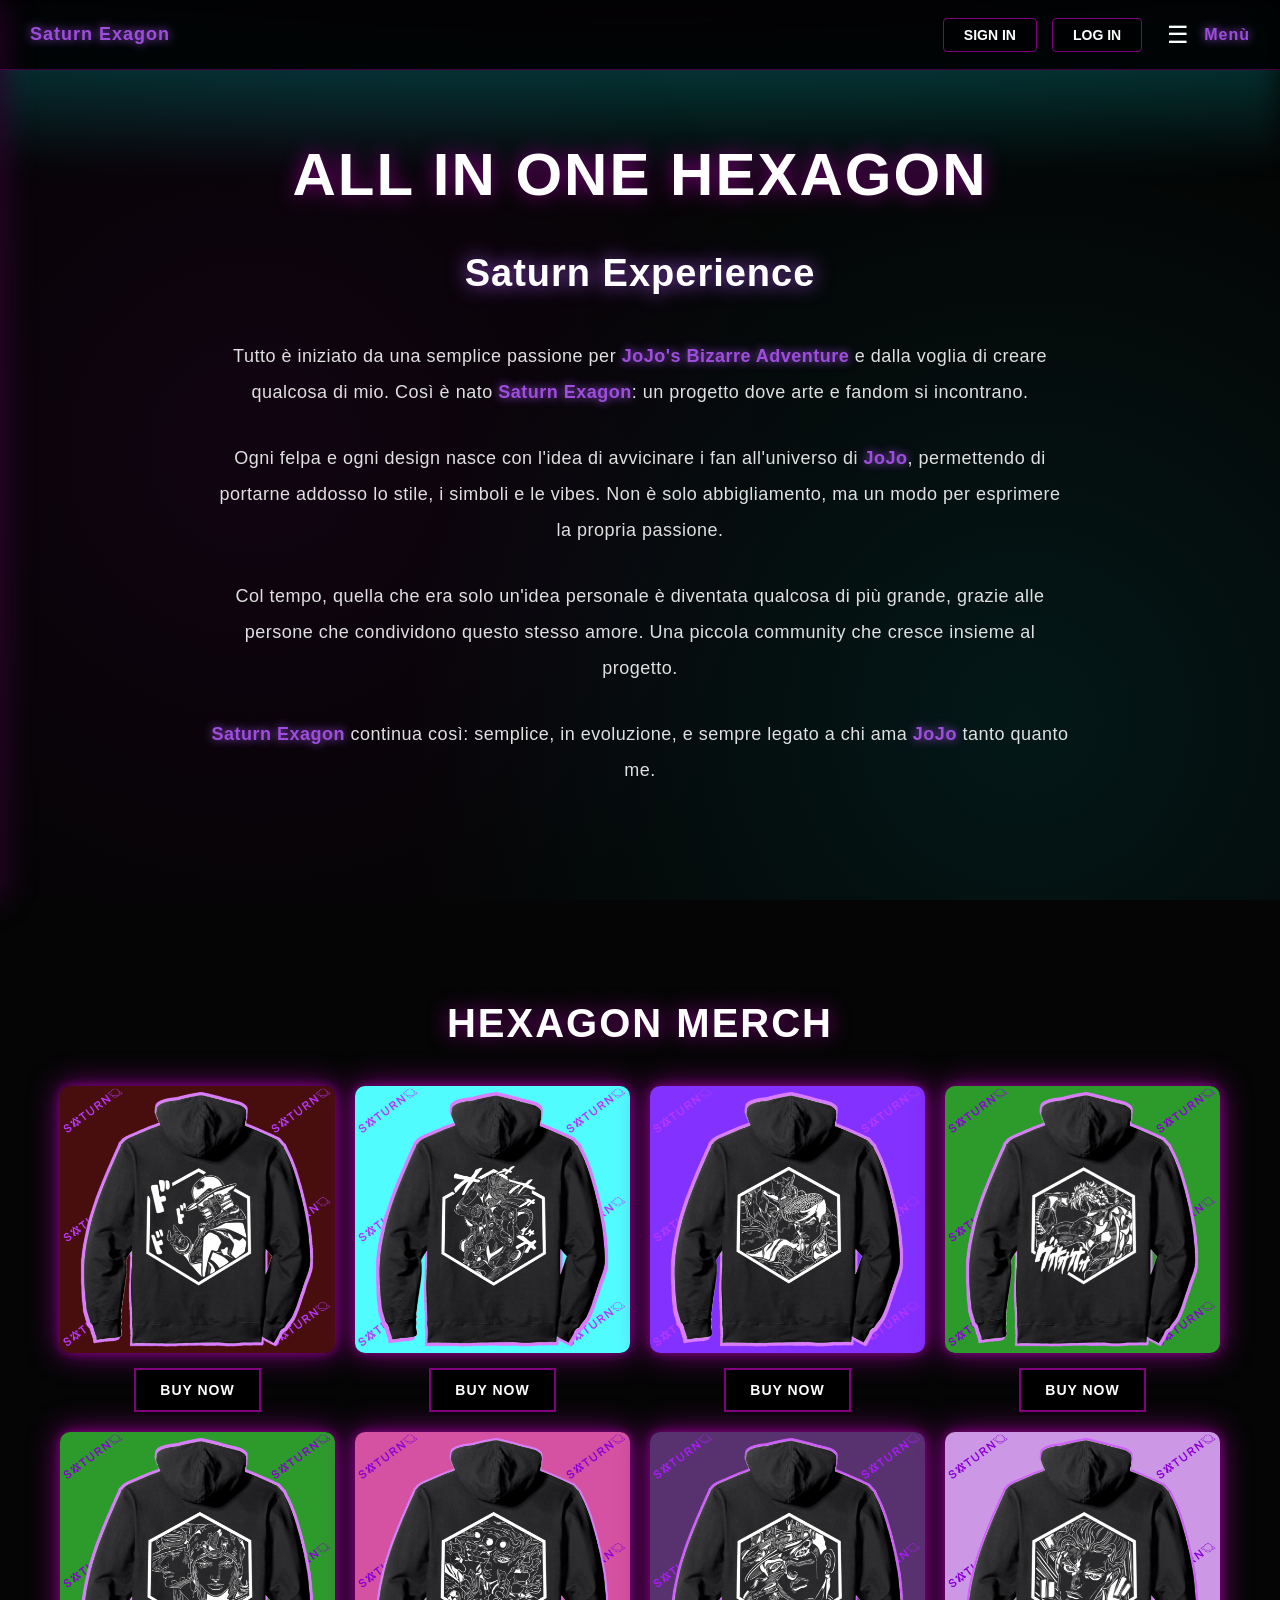
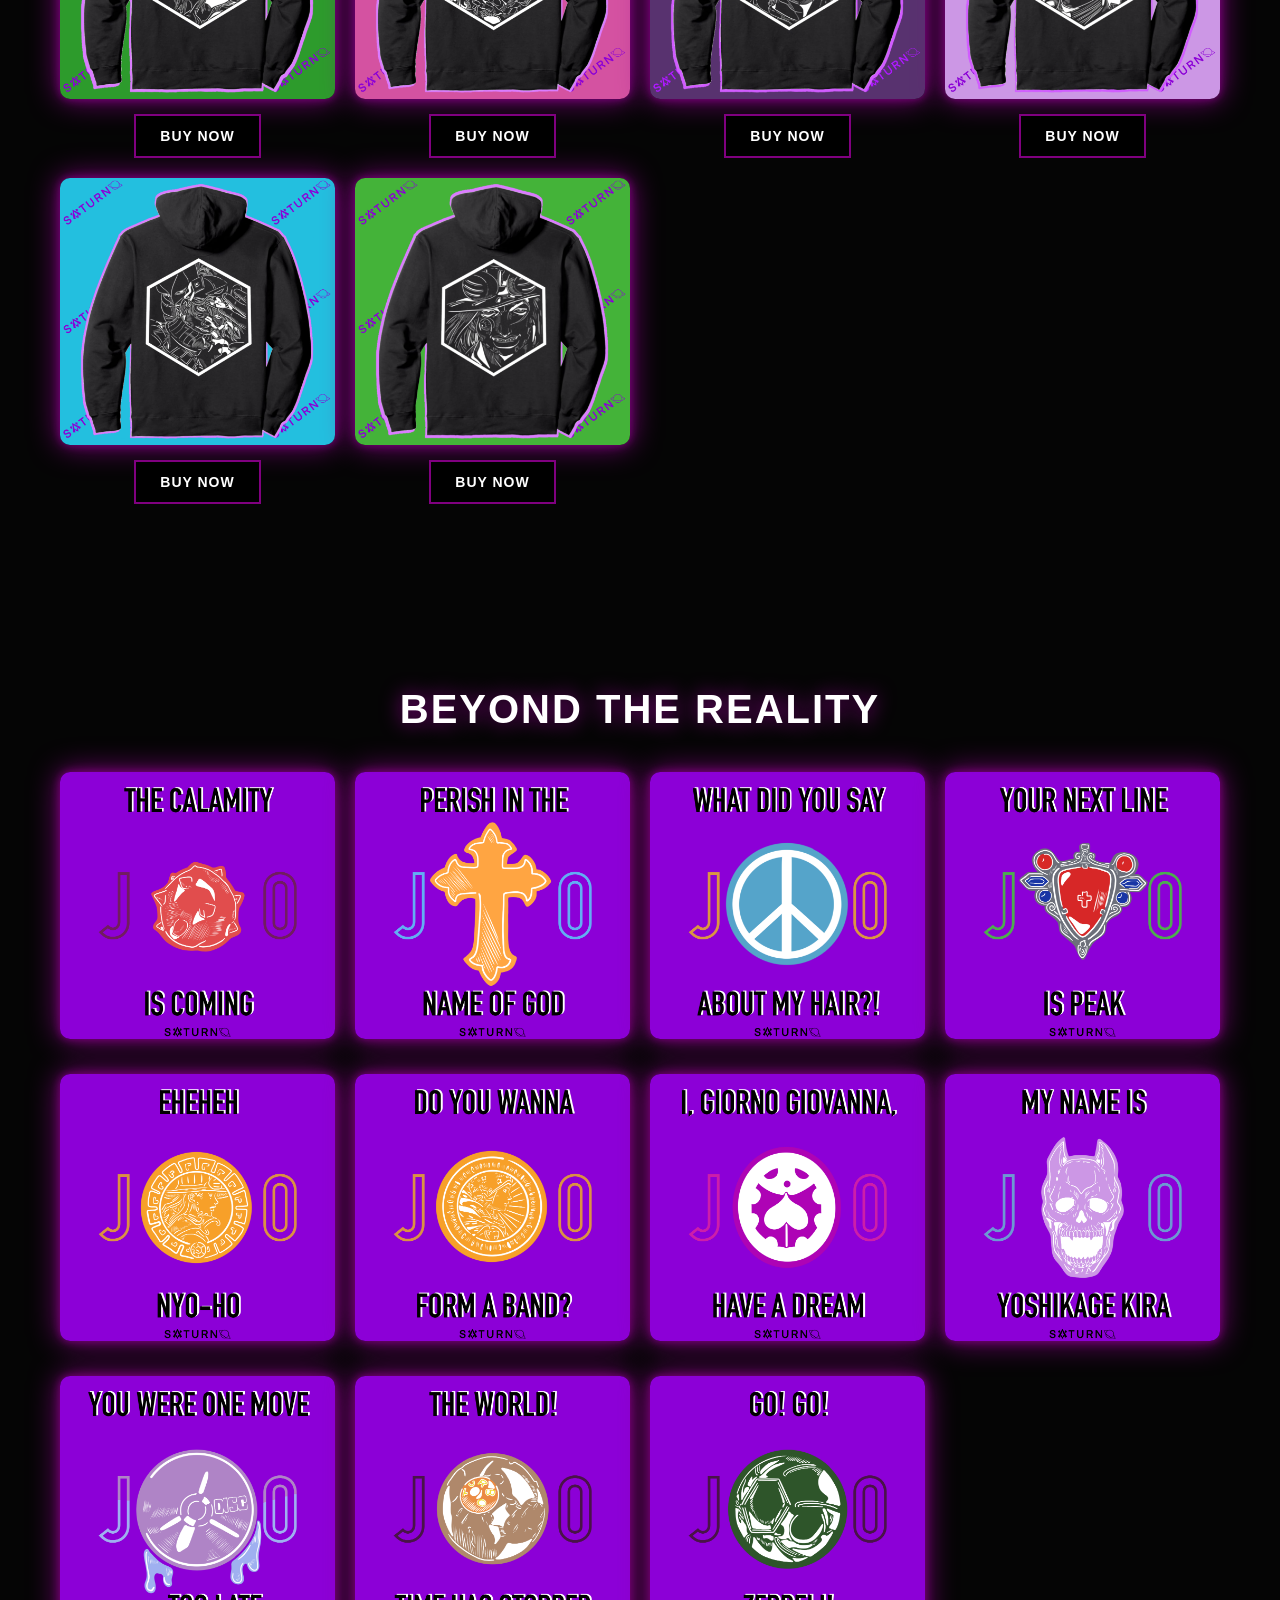
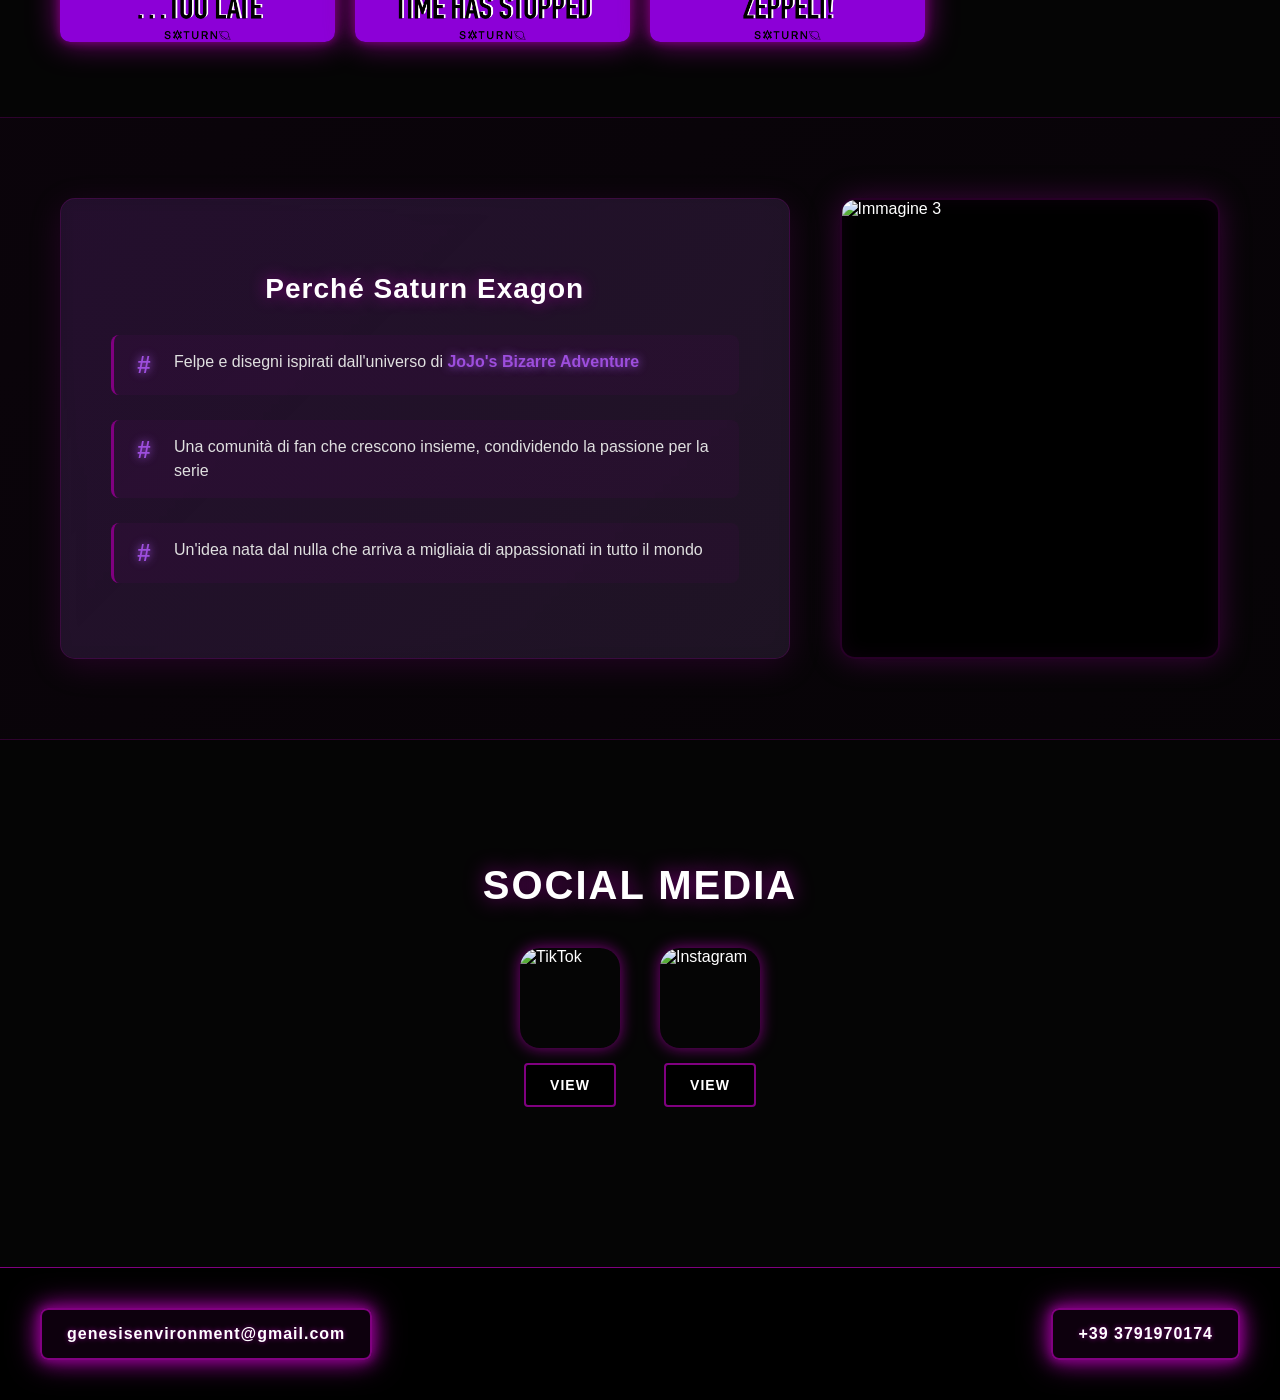
==== index.html @ bc1d4d7c "Upload" ====
<!DOCTYPE html>
<html lang="it">
<head>
    <meta charset="UTF-8">
    <meta name="viewport" content="width=device-width, initial-scale=1.0">
    <title>Saturn Exagon</title>
    <link rel="icon" href="SaturnExagon-Logo.png">
    <link rel="stylesheet" href="style.css">
    <script src="https://accounts.google.com/gsi/client" async defer></script>
    <script>
        const preferReducedMotion = window.matchMedia('(prefers-reduced-motion: reduce)').matches;
        if (preferReducedMotion) {
            document.documentElement.style.setProperty('--animation-duration', '0s');
        }
    </script>
</head>
<body>
    <div class="wave-container">
        <div class="wave"></div>
    </div>
    <div class="main-wrapper">
        <div id="sidebar" class="sidebar closed">
            <button class="closeBtn" onclick="toggleMenu()">✕</button>
            <img src="SaturnExa.png" class="logo">
            <a href="#home" class="nav-link">Home</a>
            <a href="#merch" class="nav-link">Merch</a>
            <a href="#art" class="nav-link">Art</a>
            <a href="#between" class="nav-link">Gallery</a>
            <a href="#contact" class="nav-link">Contact</a>
            <div class="language-selector">
                <button class="lang-btn" onclick="changeLanguage('it')">🇮🇹 IT</button>
                <button class="lang-btn" onclick="changeLanguage('en')">🇬🇧 EN</button>
                <button class="lang-btn" onclick="changeLanguage('es')">🇪🇸 ES</button>
                <button class="lang-btn" onclick="changeLanguage('fr')">🇫🇷 FR</button>
                <button class="lang-btn" onclick="changeLanguage('de')">🇩🇪 DE</button>
            </div>
            <div id="userProfile" class="user-profile" style="display:none; margin-top: auto; padding: 20px 0; border-top: 1px solid #800080;">
                <img id="userProfilePic" src="" alt="Profilo" class="user-pic">
                <p id="userName" style="margin: 10px 0; font-size: 14px;"></p>
                <button onclick="handleSignOut()" class="signOutBtn">Esci</button>
            </div>
        </div>
        <header id="header" class="fade-in-header">
            <div class="header-title">
                Saturn Exagon
            </div>
            <div class="menu-container">
                <button class="menuBtn" onclick="toggleMenu()">☰</button>
                <span class="menuText">Menù</span>
            </div>

            <div class="auth-buttons" id="authButtons">
                <button class="authBtn" onclick="document.getElementById('signInModal').style.display='block'">Sign in</button>
                <button class="authBtn" onclick="document.getElementById('signUpModal').style.display='block'">Log in</button>
            </div>
            
            <div class="auth-buttons" id="userButtons" style="display:none;">
                <span id="userNameHeader" class="user-name-header"></span>
                <button class="authBtn" onclick="handleSignOut()">Esci</button>
            </div>
        </header>
        <main>
            <section id="home" class="hero fade-in-content">
                <h1 class="bigTitle">
                    All in one hexagon
                </h1>
                <div class="story-container">
                    <h2 class="story-title" data-i18n="story_title">Saturn Experience</h2>
                    <p class="story-text" data-i18n="story_p1"></p>
                    <p class="story-text" data-i18n="story_p2"></p>
                    <p class="story-text" data-i18n="story_p3"></p>
                    <p class="story-text" data-i18n="story_p4"></p>
                </div>
            </section>

            <section id="merch" class="scroll-fade">
                <h1 class="sectionTitle">Hexagon Merch</h1>
                <div class="grid grid-init grid-4">
                    <div class="item">
                        <img src="WonderOfU.png" alt="Maglietta 1">
                        <a href="https://amzn.eu/d/0ddEU9f3" class="glitch" data-text="Buy now">Buy now</a>
                    </div>
                    <div class="item">
                        <img src="Heaven.png" alt="Maglietta 2">
                        <a href="https://amzn.eu/d/09Aua08H" class="glitch" data-text="Buy now">Buy now</a>
                    </div>
                    <div class="item">
                        <img src="Josuke.png" alt="Maglietta 3">
                        <a href="https://amzn.eu/d/0dE9l5ld" class="glitch" data-text="Buy now">Buy now</a>
                    </div>
                    <div class="item">
                        <img src="Joseph.png" alt="Maglietta 4">
                        <a href="https://amzn.eu/d/06RzzaKF" class="glitch" data-text="Buy now">Buy now</a>
                    </div>
                    <div class="item">
                        <img src="JoBros.png" alt="Maglietta 5">
                        <a href="https://amzn.eu/d/0ccmLXyd" class="glitch" data-text="Buy now">Buy now</a>
                    </div>
                    <div class="item">
                        <img src="Giorno.png" alt="Maglietta 6">
                        <a href="https://amzn.eu/d/0hAE2Gbr" class="glitch" data-text="Buy now">Buy now</a>
                    </div>
                    <div class="item">
                        <img src="Jotaro.png" alt="Maglietta 7">
                        <a href="https://amzn.eu/d/0iZfRJbY" class="glitch" data-text="Buy now">Buy now</a>
                    </div>
                    <div class="item">
                        <img src="Kira.png" alt="Maglietta 8">
                        <a href="https://amzn.eu/d/08us3PTE" class="glitch" data-text="Buy now">Buy now</a>
                    </div>
                    <div class="item">
                        <img src="Diego.png" alt="Maglietta 9">
                        <a href="https://amzn.eu/d/0737khYr" class="glitch" data-text="Buy now">Buy now</a>
                    </div>
                    <div class="item">
                        <img src="Gyro.png" alt="Maglietta 10">
                        <a href="https://amzn.eu/d/08chIbkN" class="glitch" data-text="Buy now">Buy now</a>
                    </div>
                </div>
            </section>

            <section id="art" class="scroll-fade">
                <h1 class="sectionTitle">Beyond the reality</h1>
                <div class="grid grid-init grid-4">
                    <div class="item"><img src="Opera_senza_titolo.png" alt="Arte 1"></div>
                    <div class="item"><img src="Opera_senza_titolo 1.png" alt="Arte 2"></div>
                    <div class="item"><img src="Opera_senza_titolo 2.png" alt="Arte 3"></div>
                    <div class="item"><img src="Opera_senza_titolo 3.png" alt="Arte 4"></div>
                    <div class="item"><img src="Opera_senza_titolo 4.png" alt="Arte 5"></div>
                    <div class="item"><img src="Opera_senza_titolo 5.png" alt="Arte 6"></div>
                    <div class="item"><img src="Opera_senza_titolo 6.png" alt="Arte 7"></div>
                    <div class="item"><img src="Opera_senza_titolo 7.png" alt="Arte 8"></div>
                    <div class="item"><img src="Opera_senza_titolo 8.png" alt="Arte 9"></div>
                    <div class="item"><img src="Opera_senza_titolo 9.png" alt="Arte 10"></div>
                    <div class="item"><img src="Opera_senza_titolo 10.png" alt="Arte 11"></div>
                </div>
            </section>

            <section id="between" class="scroll-fade">
                <div class="between-container">
                    <div class="features-box">
                        <h2 data-i18n="why_saturn">Perché Saturn Exagon</h2>
                        <ul class="features-list">
                            <li>
                                <span class="feature-icon">#</span>
                                <p data-i18n="feature_1"></p>
                            </li>
                            <li>
                                <span class="feature-icon">#</span>
                                <p data-i18n="feature_2"></p>
                            </li>
                            <li>
                                <span class="feature-icon">#</span>
                                <p data-i18n="feature_3"></p>
                            </li>
                        </ul>
                    </div>

                    <div class="carousel-box">
                        <img src="JolyneStar.PNG" alt="Immagine 1" class="carousel-image active">
                        <img src="GiornoStar.PNG" alt="Immagine 2" class="carousel-image">
                        <img src="JosukeStar.PNG" alt="Immagine 3" class="carousel-image">
                        <img src="JotaroStar.PNG" alt="Immagine 4" class="carousel-image">
                        <img src="JosephStar.PNG" alt="Immagine 5" class="carousel-image">
                        <img src="JonathanStar.PNG" alt="Immagine 6" class="carousel-image">
                    </div>
                </div>
            </section>

            <section id="contact" class="scroll-fade">
                <h1 class="sectionTitle">Social media</h1>
                <div class="grid socialGrid">
                    <div class="item">
                        <img src="https://www.addlance.com/blog/wp-content/uploads/2021/10/tiktok-logo.png" alt="TikTok">
                        <button class="glitch social-btn" data-social="tiktok" data-text="View">View</button>
                    </div>
                    <div class="item">
                        <img src="https://upload.wikimedia.org/wikipedia/commons/a/a5/Instagram_icon.png" alt="Instagram">
                        <button class="glitch social-btn" data-social="instagram" data-text="View">View</button>
                    </div>
                </div>
            </section>
        </main>

        <footer>
            <div class="footer">
                <div class="contact-item">
                    <span>genesisenvironment@gmail.com</span>
                </div>
                <div class="contact-item">
                    <span>+39 3791970174</span>
                </div>
            </div>
        </footer>
    </div>

    <div id="signInModal" class="modal">
        <div class="modal-content">
            <span class="close" onclick="document.getElementById('signInModal').style.display='none'">&times;</span>
            <h2 data-i18n="signin_title">Accedi con Google</h2>
            <div id="googleSignInButton"></div>
        </div>
    </div>

    <div id="signUpModal" class="modal">
        <div class="modal-content">
            <span class="close" onclick="document.getElementById('signUpModal').style.display='none'">&times;</span>
            <h2 data-i18n="signup_title">Registrati con Google</h2>
            <p style="text-align: center; color: #e0e0e0; margin-bottom: 20px;" data-i18n="signup_desc">Usa il tuo account Google per registrarti</p>
            <div id="googleSignUpButton"></div>
        </div>
    </div>

    <script src="translations.js"></script>
    <script src="social.js"></script>
    <script src="script.js"></script>
    <script src="auth.js"></script>

</body>
</html>
---- style.css ----
* {
    box-sizing: border-box;
}

html {
    scroll-behavior: smooth;
    scrollbar-width: thin;
    scrollbar-color: #9d4edd #1a0033;
}

::-webkit-scrollbar {
    width: 12px;
    height: 12px;
}

::-webkit-scrollbar-track {
    background: linear-gradient(180deg, rgba(128, 0, 128, 0.1) 0%, rgba(0, 0, 0, 0.3) 100%);
    border-radius: 10px;
}

::-webkit-scrollbar-thumb {
    background: linear-gradient(180deg, #9d4edd 0%, #800080 100%);
    border-radius: 10px;
    border: 2px solid rgba(128, 0, 128, 0.3);
}

::-webkit-scrollbar-thumb:hover {
    background: linear-gradient(180deg, #b366d9 0%, #9d4edd 100%);
}

::-webkit-scrollbar-thumb:active {
    background: linear-gradient(180deg, #800080 0%, #600060 100%);
}

body {
    margin: 0;
    font-family: 'Arial', sans-serif;
    background-color: #050505;
    color: white;
    overflow-x: hidden;
    position: relative;
}

body::before {
    content: '';
    position: fixed;
    top: 0;
    left: 0;
    width: 100%;
    height: 100%;
    background: 
        radial-gradient(circle at 20% 50%, rgba(128, 0, 128, 0.1) 0%, transparent 50%),
        radial-gradient(circle at 80% 80%, rgba(0, 255, 255, 0.08) 0%, transparent 50%);
    pointer-events: none;
    z-index: 0;
    will-change: initial;
}

body.loading {
    overflow: hidden;
}

.wave-container {
    position: fixed;
    top: 0;
    left: 0;
    width: 100%;
    height: 100%;
    pointer-events: none;
    z-index: 0;
    overflow: hidden;
}

.wave {
    position: absolute;
    width: 100%;
    height: 250px;
    background: radial-gradient(ellipse 250% 100% at 50% 0%, 
        rgba(128, 0, 128, 0.4) 0%,
        rgba(0, 255, 255, 0.2) 25%,
        transparent 70%);
    filter: blur(15px);
    animation: waveMove 14s ease-in-out infinite;
    will-change: transform;
    transform: translateZ(0);
    backface-visibility: hidden;
}

@keyframes waveMove {
    0% {
        transform: translateY(-250px);
        opacity: 0;
    }
    8% {
        opacity: 0.6;
    }
    50% {
        opacity: 0.4;
    }
    92% {
        opacity: 0;
    }
    100% {
        transform: translateY(100vh);
        opacity: 0;
    }
}

.main-wrapper {
    margin-left: 0;
    transition: margin-left 0.4s cubic-bezier(0.4, 0, 0.2, 1);
    min-height: 100vh;
    position: relative;
    z-index: 1;
}

.main-wrapper.sidebar-open {
    margin-left: 260px;
}

section {
    padding: 60px 60px;
    position: relative;
    z-index: 1;
    padding-top: 90px;
    min-height: auto;
}

@keyframes fadeInOnLoad {
    from {
        opacity: 0;
        filter: blur(10px);
    }
    to {
        opacity: 1;
        filter: blur(0px);
    }
}

@keyframes fadeInOnScroll {
    from {
        opacity: 0;
        filter: blur(8px);
        transform: translateY(10px);
    }
    to {
        opacity: 1;
        filter: blur(0px);
        transform: translateY(0px);
    }
}

.fade-in-header {
    animation: fadeInOnLoad 1.2s ease-out forwards;
}

.fade-in-content {
    animation: fadeInOnLoad 1.5s ease-out 0.3s forwards;
    opacity: 1 !important;
    filter: blur(0px) !important;
    pointer-events: auto !important;
}

.scroll-fade {
    opacity: 0;
    filter: blur(8px);
    transform: translateY(10px);
}

.scroll-fade.visible {
    animation: fadeInOnScroll 0.8s ease-out forwards;
}

.sectionTitle {
    font-size: 40px;
    text-align: center;
    text-shadow: 0 0 20px #800080;
    margin-bottom: 20px;
    font-weight: bold;
    letter-spacing: 2px;
    text-transform: uppercase;
}

header {
    position: fixed;
    top: 0;
    left: 0;
    width: 100%;
    height: 70px;
    display: flex;
    align-items: center;
    justify-content: flex-start;
    padding: 0 30px;
    background: rgba(0, 0, 0, 0.9);
    backdrop-filter: blur(10px);
    border-bottom: 1px solid rgba(128, 0, 128, 0.5);
    z-index: 100;
    transition: all 0.3s ease;
    gap: 20px;
    flex-wrap: wrap;
}

header.small {
    height: 50px;
    padding: 0 20px;
}

.header-title {
    font-size: 18px;
    font-weight: bold;
    color: #9d4edd;
    text-shadow: 0 0 10px #9d4edd;
    letter-spacing: 1px;
    min-width: 150px;
    transition: all 0.4s cubic-bezier(0.4, 0, 0.2, 1);
}

.main-wrapper.sidebar-open ~ header .header-title {
    transform: translateX(90px);
}

.menu-container {
    display: flex;
    align-items: center;
    gap: 10px;
    order: 1;
}

.menuBtn {
    font-size: 24px;
    background: none;
    border: none;
    color: white;
    cursor: pointer;
    z-index: 101;
    transition: transform 0.3s ease;
    padding: 5px;
}

.menuBtn:hover {
    transform: scale(1.1);
}

.menuBtn:active {
    transform: scale(0.95);
}

.menuText {
    font-size: 16px;
    font-weight: bold;
    color: #9d4edd;
    text-shadow: 0 0 10px #9d4edd;
    letter-spacing: 1px;
    transition: all 0.3s ease;
    user-select: none;
}

.menuText:hover {
    color: #ffffff;
    text-shadow: 0 0 20px #ffffff;
}

.bigTitle {
    font-size: 60px;
    text-align: center;
    text-shadow: 0 0 20px #800080;
    margin-bottom: 40px;
    display: flex;
    align-items: center;
    justify-content: center;
    gap: 15px;
    font-family: 'Arial', sans-serif;
    font-weight: 900;
    letter-spacing: 2px;
    text-transform: uppercase;
    animation: fadeInOnLoad 1.5s ease-out 0.3s forwards;
}

.story-container {
    max-width: 900px;
    margin: 0 auto;
    padding: 0 20px;
}

.story-title {
    font-size: 38px;
    font-weight: bold;
    color: #ffffff;
    text-shadow: 0 0 20px #9d4edd;
    margin-bottom: 40px;
    text-align: center;
    letter-spacing: 1px;
    line-height: 1.3;
    animation: fadeInOnLoad 1.8s ease-out 0.5s forwards;
    opacity: 0;
}

.story-text {
    font-size: 18px;
    line-height: 2;
    text-align: center;
    color: #e0e0e0;
    margin-bottom: 30px;
    font-weight: 300;
    letter-spacing: 0.5px;
    animation: fadeInOnLoad 2s ease-out 0.7s forwards;
    opacity: 0;
    transition: color 0.3s ease;
}

.story-text:hover {
    color: #ffffff;
}

.story-text .highlight {
    color: #9d4edd;
    font-weight: 600;
    text-shadow: 0 0 10px #9d4edd;
}

.highlight-link {
    color: #9d4edd;
    font-weight: 600;
    text-shadow: 0 0 10px #9d4edd;
    text-decoration: none;
    cursor: pointer;
    transition: color 0.3s ease;
}

.highlight-link:hover {
    color: #ffffff;
    text-decoration: underline;
}

.highlight-link:visited {
    color: #b366d9;
}

.sidebar {
    position: fixed;
    top: 0;
    left: 0;
    width: 260px;
    height: 100%;
    background: rgba(10, 10, 10, 0.98);
    padding: 20px;
    border-right: 1px solid #800080;
    box-shadow: 5px 0 30px rgba(128, 0, 128, 0.3);
    z-index: 200;
    transform: translateX(0);
    transition: transform 0.4s cubic-bezier(0.4, 0, 0.2, 1);
    display: flex;
    flex-direction: column;
    overflow-y: auto;
    will-change: transform;
    scrollbar-width: thin;
    scrollbar-color: #9d4edd #1a0033;
}

.sidebar::-webkit-scrollbar {
    width: 8px;
}

.sidebar::-webkit-scrollbar-track {
    background: transparent;
}

.sidebar::-webkit-scrollbar-thumb {
    background: linear-gradient(180deg, #9d4edd 0%, #800080 100%);
    border-radius: 10px;
}

.sidebar::-webkit-scrollbar-thumb:hover {
    background: linear-gradient(180deg, #b366d9 0%, #9d4edd 100%);
}

.sidebar.closed {
    transform: translateX(-100%);
}

.sidebar a {
    display: block;
    margin: 20px 0;
    color: white;
    font-size: 20px;
    text-decoration: none;
    transition: all 0.3s;
    position: relative;
    padding: 10px 15px;
    border: 1px solid transparent;
    border-radius: 5px;
    font-weight: 500;
    letter-spacing: 1px;
    cursor: pointer;
}

.sidebar a:hover {
    color: #800080;
    text-shadow: 0 0 10px #800080;
    border-color: #800080;
    box-shadow: 0 0 15px #800080;
}

.sidebar a:active {
    transform: scale(0.95);
}

.logo {
    width: 90px;
    margin-bottom: 40px;
    display: block;
    border-radius: 10px;
}

.closeBtn {
    background: rgba(0, 0, 0, 0.5);
    border: 1px solid #800080;
    color: white;
    font-size: 24px;
    width: 40px;
    height: 40px;
    border-radius: 50%;
    cursor: pointer;
    align-self: flex-end;
    margin-bottom: 20px;
    margin-right: 10px;
    z-index: 300;
    transition: all 0.3s ease;
    display: flex;
    align-items: center;
    justify-content: center;
}

.closeBtn:hover {
    background: #800080;
    transform: scale(1.1);
}

.closeBtn:active {
    transform: scale(0.95);
}

.language-selector {
    display: flex;
    flex-direction: column;
    gap: 8px;
    margin-top: 20px;
    padding: 15px 0;
    border-top: 1px solid rgba(128, 0, 128, 0.3);
    border-bottom: 1px solid rgba(128, 0, 128, 0.3);
}

.lang-btn {
    padding: 8px 12px;
    background: rgba(128, 0, 128, 0.2);
    border: 1px solid rgba(128, 0, 128, 0.4);
    color: white;
    border-radius: 5px;
    cursor: pointer;
    font-size: 14px;
    font-weight: 500;
    transition: background 0.3s ease, border-color 0.3s ease;
}

.lang-btn:hover {
    background: rgba(128, 0, 128, 0.4);
    border-color: #800080;
}

.lang-btn:active {
    transform: scale(0.95);
}

.grid {
    display: grid;
    grid-template-columns: repeat(3, 1fr);
    gap: 20px;
    margin-top: 40px;
    transition: grid-template-columns 0.4s ease;
    max-width: 1400px;
    margin-left: auto;
    margin-right: auto;
}

.grid.grid-4 {
    grid-template-columns: repeat(4, 1fr);
}

.item {
    display: flex;
    flex-direction: column;
    align-items: center;
    transition: transform 0.3s;
    max-width: 350px;
}

.item:hover {
    transform: translateY(-5px);
}

.item img {
    width: 100%;
    aspect-ratio: 1042 / 1011;
    object-fit: cover;
    border-radius: 10px;
    box-shadow: 0 0 10px #800080, 0 0 30px #800080;
    transition: box-shadow 0.3s;
    margin-bottom: 15px;
    height: auto;
    display: block;
    will-change: auto;
}

.item:hover img {
    box-shadow: 0 0 20px #800080, 0 0 50px #800080;
}

#between {
    padding: 80px 60px;
    background: linear-gradient(135deg, rgba(128, 0, 128, 0.05) 0%, rgba(128, 0, 128, 0.02) 100%);
    border-top: 1px solid rgba(128, 0, 128, 0.3);
    border-bottom: 1px solid rgba(128, 0, 128, 0.3);
}

.between-container {
    display: flex;
    gap: 50px;
    max-width: 1600px;
    margin: 0 auto;
    align-items: stretch;
    justify-content: space-between;
}

.features-box {
    flex: 1.5;
    min-width: 400px;
    max-width: 750px;
    background: linear-gradient(135deg, rgba(157, 78, 221, 0.15) 0%, rgba(200, 150, 255, 0.1) 100%);
    border: 1px solid rgba(128, 0, 128, 0.3);
    border-radius: 15px;
    padding: 50px;
    backdrop-filter: blur(10px);
    box-shadow: 0 8px 32px rgba(128, 0, 128, 0.2);
    animation: fadeInOnScroll 0.8s ease-out forwards;
    display: flex;
    flex-direction: column;
    justify-content: center;
}

.features-box h2 {
    font-size: 28px;
    color: #ffffff;
    text-shadow: 0 0 15px #800080;
    margin-bottom: 30px;
    font-weight: bold;
    letter-spacing: 1px;
    text-align: center;
}

.features-list {
    list-style: none;
    padding: 0;
    margin: 0;
}

.features-list li {
    display: flex;
    align-items: flex-start;
    margin-bottom: 25px;
    gap: 15px;
    padding: 15px;
    background: rgba(128, 0, 128, 0.08);
    border-radius: 8px;
    border-left: 3px solid #800080;
    transition: background 0.3s ease, transform 0.3s ease;
}

.features-list li:hover {
    background: rgba(128, 0, 128, 0.15);
    transform: translateX(5px);
}

.feature-icon {
    font-size: 24px;
    font-weight: bold;
    color: #9d4edd;
    text-shadow: 0 0 10px #9d4edd;
    min-width: 30px;
    text-align: center;
    display: flex;
    align-items: center;
    justify-content: center;
    height: 30px;
}

.features-list li p {
    margin: 0;
    font-size: 16px;
    color: #e0e0e0;
    font-weight: 500;
    line-height: 1.5;
}

.carousel-box {
    flex: 0.9;
    min-width: 320px;
    max-width: 420px;
    height: auto;
    aspect-ratio: 5 / 6;
    position: relative;
    overflow: hidden;
    border-radius: 15px;
    box-shadow: 0 0 30px rgba(128, 0, 128, 0.4), inset 0 0 20px rgba(128, 0, 128, 0.1);
    border: 2px solid rgba(128, 0, 128, 0.3);
    background: #000;
    animation: fadeInOnScroll 0.8s ease-out forwards;
}

.carousel-image {
    position: absolute;
    width: 100%;
    height: 100%;
    object-fit: cover;
    opacity: 0;
    transition: opacity 0.6s ease-in-out;
    display: block;
}

.carousel-image.active {
    opacity: 1;
}

.footer {
    display: flex;
    justify-content: space-between;
    padding: 40px;
    border-top: 1px solid #800080;
    margin-top: 60px;
    background: #000;
    flex-wrap: wrap;
    gap: 20px;
}

.contact-item {
    padding: 15px 25px;
    border: 2px solid #800080;
    border-radius: 8px;
    background: rgba(128, 0, 128, 0.1);
    box-shadow: 0 0 10px #800080, 0 0 20px #800080, 0 0 30px #800080;
    transition: all 0.3s ease;
    position: relative;
    overflow: hidden;
}

.contact-item:hover {
    box-shadow: 0 0 15px #800080, 0 0 30px #800080, 0 0 50px #800080;
    transform: scale(1.05);
}

.contact-item span {
    color: white;
    font-size: 16px;
    font-weight: bold;
    text-shadow: 0 0 5px #800080;
    letter-spacing: 1px;
    user-select: none;
}

.contact-item::before {
    content: '';
    position: absolute;
    top: 0;
    left: -100%;
    width: 100%;
    height: 100%;
    background: linear-gradient(90deg, transparent, rgba(128, 0, 128, 0.3), transparent);
    transition: left 0.5s ease;
}

.contact-item:hover::before {
    left: 100%;
}

.socialGrid {
    display: flex;
    justify-content: center;
    align-items: center;
    gap: 40px;
    margin-top: 40px;
    margin-bottom: 40px;
    flex-wrap: wrap;
}

.socialGrid .item {
    display: flex;
    flex-direction: column;
    align-items: center;
    gap: 15px;
}

.socialGrid .item img {
    width: 100px;
    height: 100px;
    object-fit: cover;
    border-radius: 20px;
    box-shadow: 0 0 15px #800080;
    transition: transform 0.3s ease, box-shadow 0.3s ease;
    will-change: auto;
    margin-bottom: 0;
}

.socialGrid .item:hover img {
    transform: scale(1.1);
    box-shadow: 0 0 25px #800080, 0 0 40px #800080;
}

.glitch {
    padding: 12px 24px;
    border: 2px solid #800080;
    background: black;
    color: white;
    cursor: pointer;
    overflow: hidden;
    z-index: 10;
    font-weight: bold;
    text-transform: uppercase;
    font-size: 14px;
    position: relative;
    transition: all 0.3s ease;
    letter-spacing: 1px;
    text-decoration: none;
    display: inline-block;
    user-select: none;
    will-change: auto;
}

.glitch:hover {
    box-shadow: 0 0 20px #800080;
    border-color: #ff00ff;
}

.glitch:active {
    transform: scale(0.98);
}

.glitch::before,
.glitch::after {
    display: none;
}

/* Social Button Styles */
.social-btn {
    background: black;
    border: 2px solid #800080;
    color: white;
    padding: 12px 24px;
    cursor: pointer;
    font-weight: bold;
    text-transform: uppercase;
    font-size: 14px;
    border-radius: 4px;
    transition: all 0.3s ease;
    letter-spacing: 1px;
    display: inline-block;
    user-select: none;
    text-decoration: none;
}

.social-btn:hover {
    box-shadow: 0 0 20px #800080;
    border-color: #ff00ff;
}

.social-btn:active {
    transform: scale(0.98);
}

.social-btn::before,
.social-btn::after {
    display: none;
}

.auth-buttons {
    display: flex;
    gap: 15px;
    margin-left: auto;
    align-items: center;
}

.authBtn {
    border: 1px solid #800080;
    padding: 8px 20px;
    background: rgba(0, 0, 0, 0.6);
    color: white;
    cursor: pointer;
    font-weight: bold;
    transition: all 0.3s ease;
    text-transform: uppercase;
    font-size: 14px;
    border-radius: 4px;
    user-select: none;
}

.authBtn:hover {
    background: #800080;
    box-shadow: 0 0 20px #800080;
    border-color: #800080;
}

.authBtn:active {
    transform: scale(0.95);
}

.modal {
    display: none;
    position: fixed;
    z-index: 1000;
    left: 0;
    top: 0;
    width: 100%;
    height: 100%;
    background-color: rgba(0, 0, 0, 0.8);
    animation: fadeIn 0.3s ease;
}

@keyframes fadeIn {
    from { opacity: 0; }
    to { opacity: 1; }
}

.modal-content {
    background: linear-gradient(135deg, rgba(20, 20, 30, 0.95) 0%, rgba(30, 10, 40, 0.95) 100%);
    margin: 10% auto;
    padding: 40px;
    border: 2px solid #800080;
    border-radius: 15px;
    width: 90%;
    max-width: 400px;
    box-shadow: 0 0 50px rgba(128, 0, 128, 0.5);
    animation: slideDown 0.3s ease;
}

@keyframes slideDown {
    from {
        transform: translateY(-50px);
        opacity: 0;
    }
    to {
        transform: translateY(0);
        opacity: 1;
    }
}

.modal-content h2 {
    color: #ffffff;
    text-shadow: 0 0 15px #800080;
    margin-bottom: 20px;
    text-align: center;
    font-size: 24px;
}

.close {
    color: #9d4edd;
    float: right;
    font-size: 28px;
    font-weight: bold;
    cursor: pointer;
    transition: color 0.3s ease;
}

.close:hover,
.close:focus {
    color: #ffffff;
    text-shadow: 0 0 10px #9d4edd;
}

.user-profile {
    text-align: center;
}

.user-pic {
    width: 60px;
    height: 60px;
    border-radius: 50%;
    border: 2px solid #800080;
    display: block;
    margin: 0 auto 10px;
}

.user-name-header {
    font-size: 14px;
    color: #9d4edd;
    text-shadow: 0 0 10px #9d4edd;
}

.signOutBtn {
    width: 100%;
    padding: 10px 15px;
    background: rgba(128, 0, 128, 0.2);
    border: 1px solid #800080;
    color: white;
    font-weight: bold;
    cursor: pointer;
    border-radius: 5px;
    transition: all 0.3s ease;
    margin-top: 10px;
}

.signOutBtn:hover {
    background: #800080;
    box-shadow: 0 0 15px #800080;
}

@media (max-width: 1200px) {
    .between-container {
        gap: 30px;
    }

    .features-box {
        flex: 1.3;
        max-width: 650px;
        min-width: 350px;
    }

    .carousel-box {
        max-width: 380px;
    }
}

@media (max-width: 1024px) {
    .between-container {
        flex-direction: column;
        gap: 30px;
        align-items: center;
    }

    .features-box {
        max-width: 100%;
        flex: 1;
        min-width: auto;
    }

    .carousel-box {
        width: 100%;
        max-width: 420px;
        aspect-ratio: 5 / 6;
    }

    #between {
        padding: 60px 40px;
    }

    header {
        padding: 0 20px;
    }

    .header-title {
        font-size: 16px;
        min-width: 130px;
    }

    .menuText {
        font-size: 14px;
    }

    .bigTitle {
        font-size: 48px;
    }

    .sectionTitle {
        font-size: 32px;
    }

    section {
        padding: 50px 40px;
    }
}

@media (max-width: 768px) {
    .main-wrapper.sidebar-open {
        margin-left: 200px;
    }

    .sidebar {
        width: 200px;
    }

    .grid {
        grid-template-columns: repeat(2, 1fr);
        gap: 15px;
    }

    .grid.grid-4 {
        grid-template-columns: repeat(2, 1fr);
    }

    .bigTitle {
        font-size: 36px;
        margin-bottom: 30px;
    }

    .story-title {
        font-size: 28px;
        margin-bottom: 30px;
    }

    .story-text {
        font-size: 16px;
        line-height: 1.8;
        margin-bottom: 20px;
    }

    .sectionTitle {
        font-size: 28px;
    }

    .auth-buttons {
        display: none;
    }

    section {
        padding: 40px 20px;
        padding-top: 90px;
    }

    .socialGrid {
        gap: 20px;
    }

    #between {
        padding: 40px 20px;
    }

    .between-container {
        gap: 20px;
    }

    .features-box {
        padding: 25px;
        min-width: 300px;
        flex: 1;
        max-width: 100%;
    }

    .features-box h2 {
        font-size: 22px;
        margin-bottom: 20px;
    }

    .features-list li {
        margin-bottom: 15px;
        padding: 12px;
        gap: 10px;
    }

    .feature-icon {
        font-size: 20px;
        min-width: 25px;
    }

    .features-list li p {
        font-size: 14px;
    }

    .carousel-box {
        max-width: 100%;
        aspect-ratio: 5 / 6;
        min-width: auto;
    }

    .modal-content {
        width: 85%;
        padding: 30px;
    }

    .language-selector {
        flex-direction: row;
        flex-wrap: wrap;
    }

    .lang-btn {
        flex: 1;
        min-width: 45%;
    }

    header {
        height: auto;
        padding: 10px 15px;
        gap: 10px;
    }

    .menu-container {
        gap: 5px;
    }

    .menuText {
        display: none;
    }

    .auth-buttons {
        gap: 10px;
    }

    .authBtn {
        padding: 6px 15px;
        font-size: 12px;
    }

    .wave {
        filter: blur(10px);
    }

    .socialGrid .item img {
        width: 80px;
        height: 80px;
    }
}

@media (max-width: 600px) {
    .main-wrapper.sidebar-open {
        margin-left: 0;
    }

    .sidebar {
        width: 100%;
        height: 100vh;
        max-width: 250px;
    }

    .bigTitle {
        font-size: 28px;
        margin-bottom: 25px;
        gap: 8px;
    }

    .story-title {
        font-size: 22px;
        margin-bottom: 20px;
    }

    .story-text {
        font-size: 14px;
        line-height: 1.6;
        margin-bottom: 15px;
    }

    .sectionTitle {
        font-size: 24px;
        margin-bottom: 15px;
    }

    section {
        padding: 30px 15px;
        padding-top: 80px;
    }

    .grid {
        grid-template-columns: 1fr;
        gap: 10px;
    }

    .grid.grid-4 {
        grid-template-columns: 1fr;
    }

    .item {
        max-width: 100%;
    }

    .footer {
        padding: 20px 15px;
        flex-direction: column;
    }

    .contact-item {
        width: 100%;
        padding: 12px 20px;
        font-size: 14px;
    }

    .contact-item span {
        font-size: 13px;
    }

    #between {
        padding: 30px 15px;
    }

    .between-container {
        gap: 15px;
        flex-direction: column;
    }

    .features-box {
        padding: 20px;
        min-width: 100%;
        flex: 1;
    }

    .features-box h2 {
        font-size: 18px;
        margin-bottom: 15px;
    }

    .features-list li {
        margin-bottom: 12px;
        padding: 10px;
        gap: 8px;
    }

    .feature-icon {
        font-size: 18px;
    }

    .features-list li p {
        font-size: 13px;
    }

    .carousel-box {
        width: 100%;
        aspect-ratio: 5 / 6;
        min-height: 300px;
    }

    .socialGrid {
        gap: 15px;
        margin-top: 20px;
    }

    .socialGrid .item img {
        width: 70px;
        height: 70px;
    }

    .glitch {
        padding: 10px 18px;
        font-size: 12px;
    }

    .social-btn {
        padding: 10px 18px;
        font-size: 12px;
    }

    .modal-content {
        width: 90%;
        margin: 30% auto;
        padding: 25px;
    }

    .modal-content h2 {
        font-size: 20px;
        margin-bottom: 15px;
    }

    .language-selector {
        flex-direction: column;
    }

    .lang-btn {
        width: 100%;
        padding: 6px 10px;
        font-size: 12px;
    }

    header {
        padding: 8px 10px;
        height: 65px;
    }

    .header-title {
        font-size: 14px;
        min-width: 110px;
    }

    .menuBtn {
        font-size: 20px;
    }

    .authBtn {
        padding: 5px 12px;
        font-size: 11px;
        display: none;
    }

    .auth-buttons {
        display: none;
    }

    .wave {
        filter: blur(8px);
    }
}

@media (max-width: 380px) {
    .bigTitle {
        font-size: 22px;
    }

    .story-title {
        font-size: 18px;
    }

    .story-text {
        font-size: 13px;
        line-height: 1.5;
    }

    .sectionTitle {
        font-size: 20px;
    }

    section {
        padding: 25px 10px;
        padding-top: 75px;
    }

    .header-title {
        font-size: 12px;
        min-width: 90px;
    }

    .features-box h2 {
        font-size: 16px;
    }

    .features-list li p {
        font-size: 12px;
    }

    .carousel-box {
        min-height: 250px;
    }

    .contact-item span {
        font-size: 12px;
    }

    .lang-btn {
        font-size: 11px;
        padding: 5px 8px;
    }

    .socialGrid .item img {
        width: 60px;
        height: 60px;
    }

    .wave {
        filter: blur(5px);
    }

    .social-btn {
        padding: 8px 14px;
        font-size: 10px;
    }
}
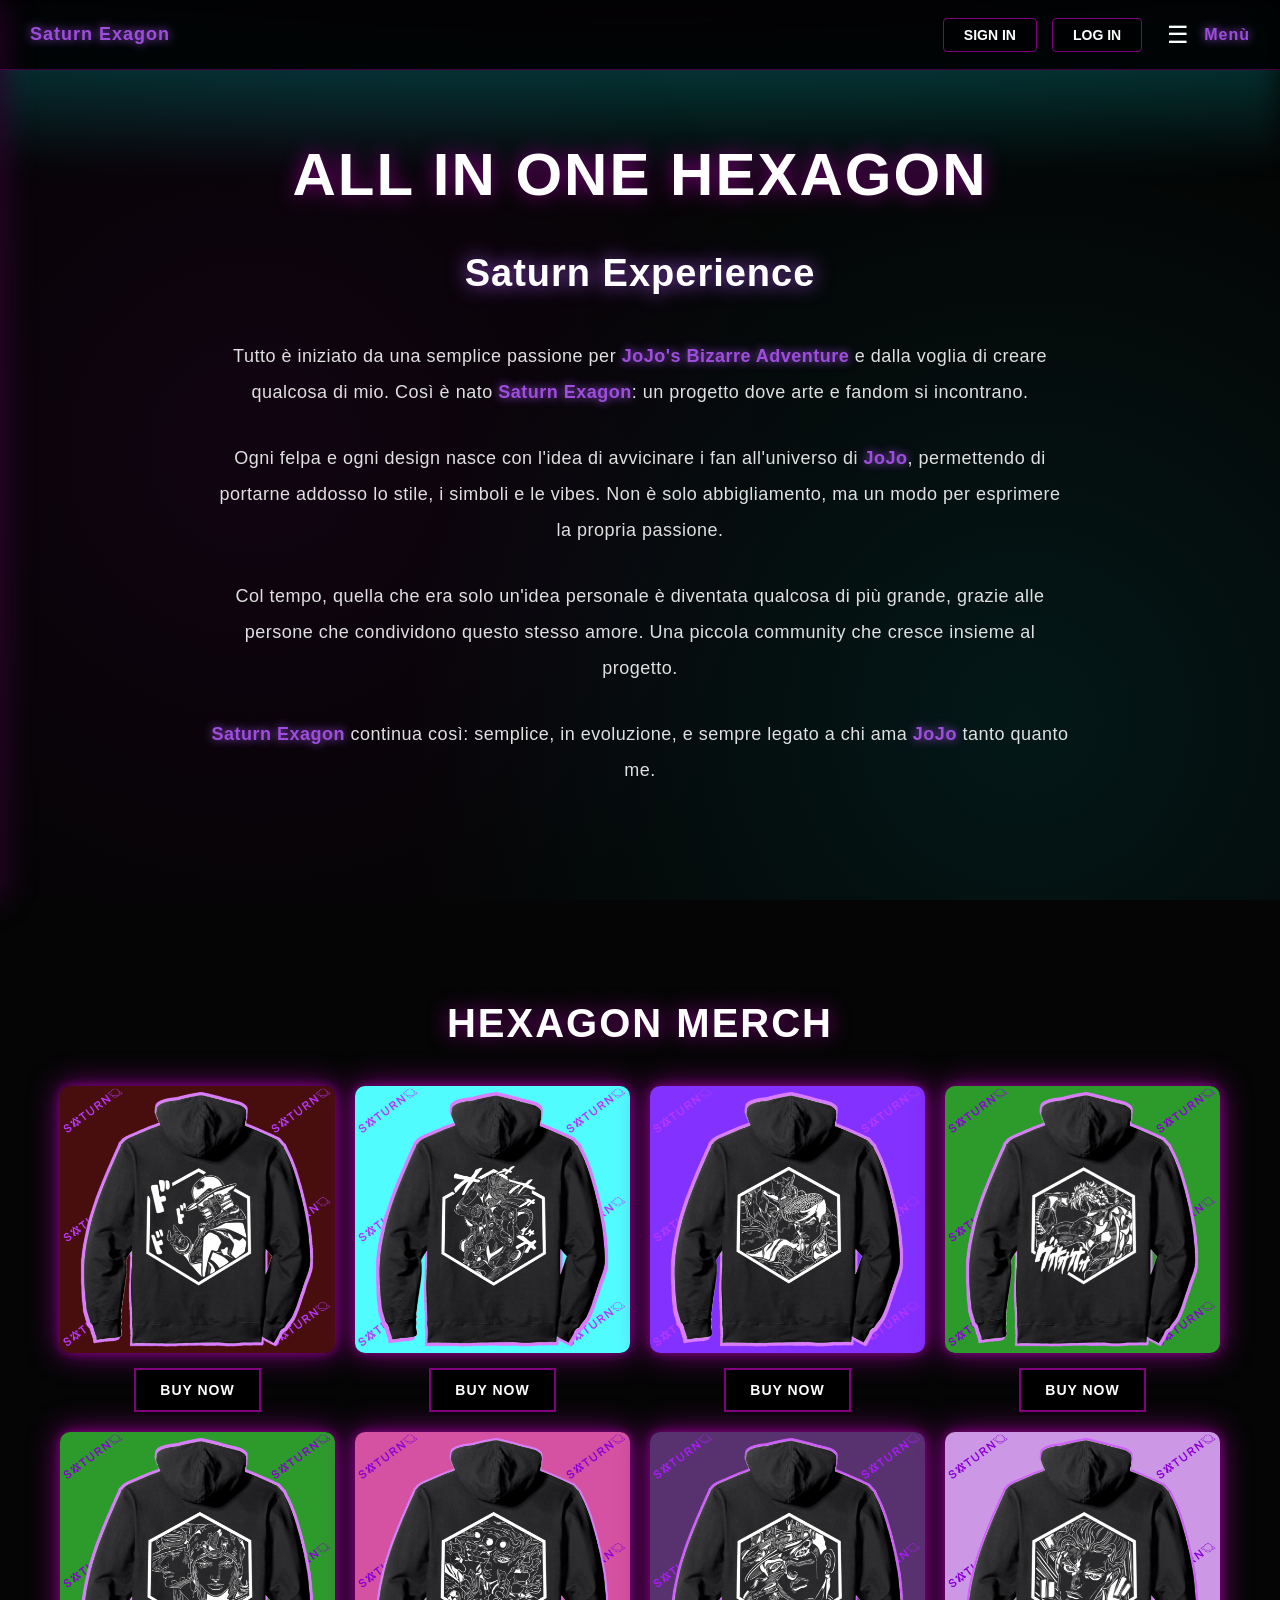
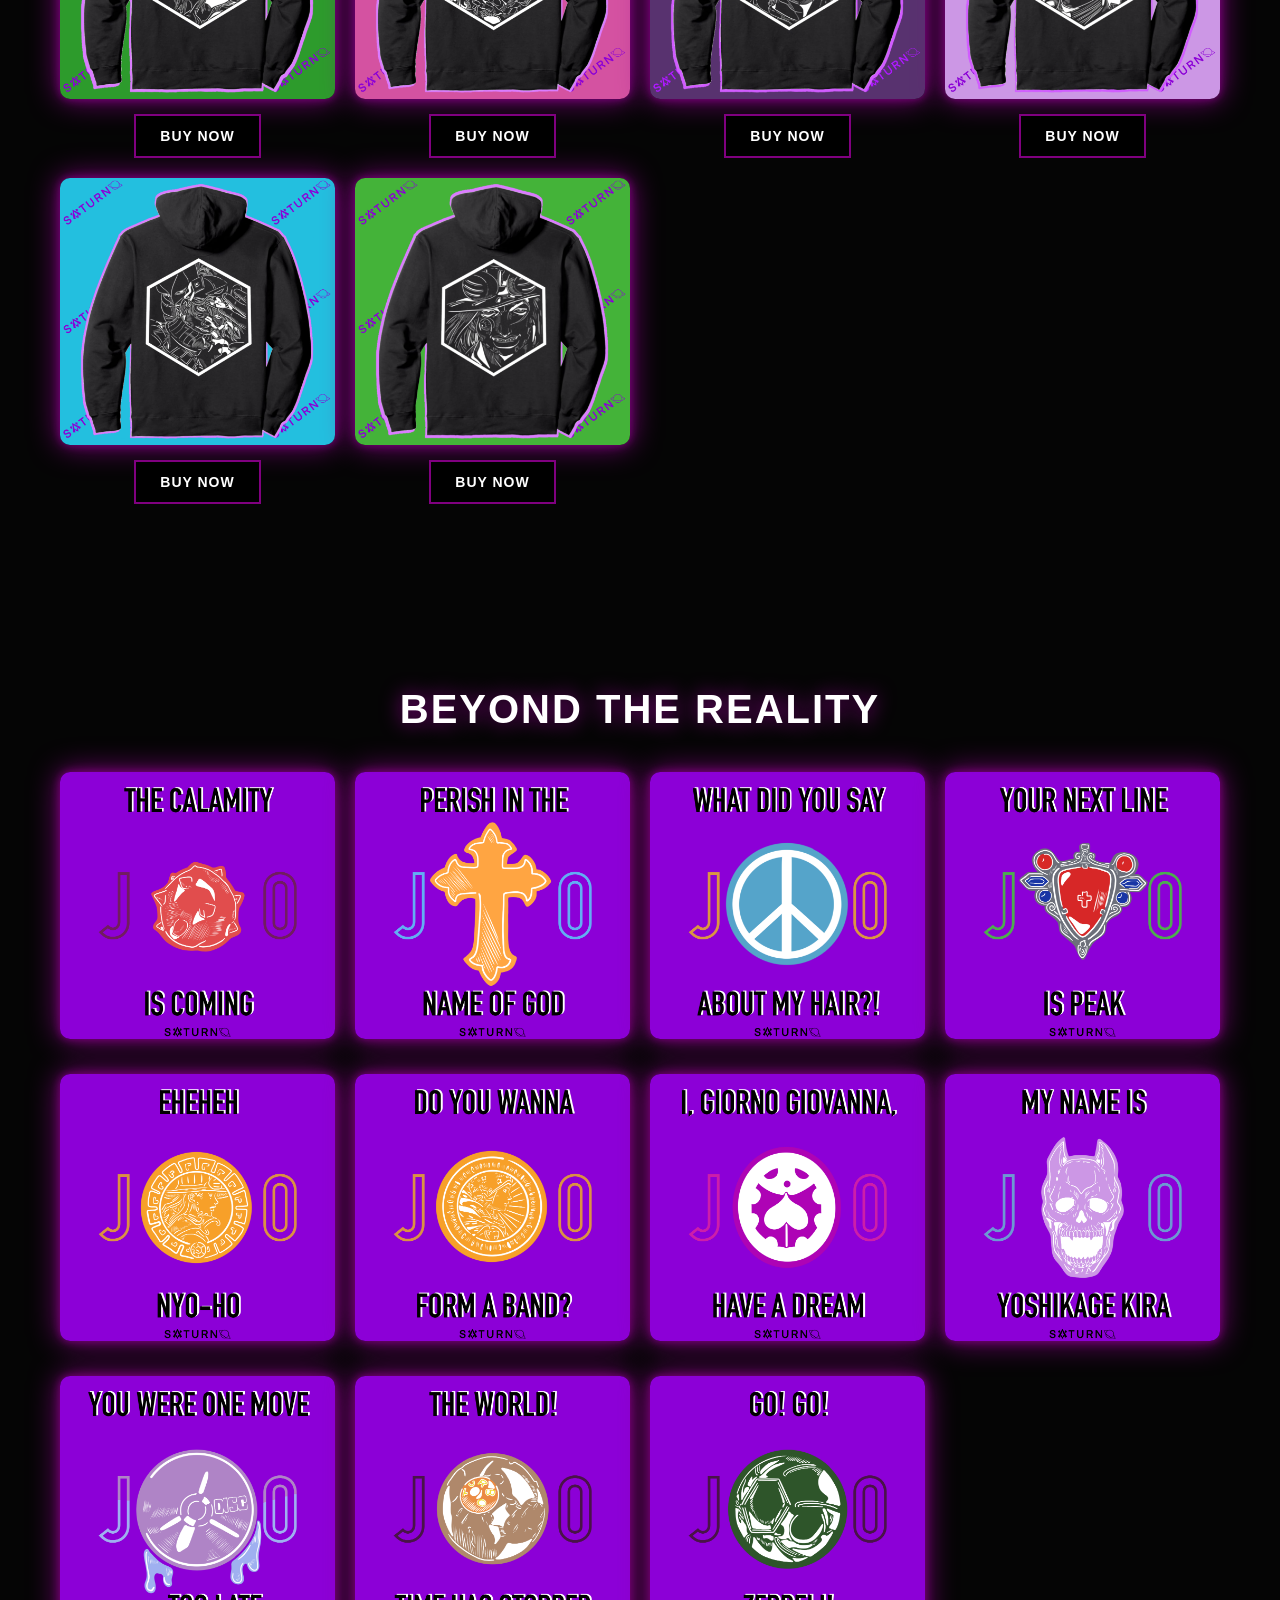
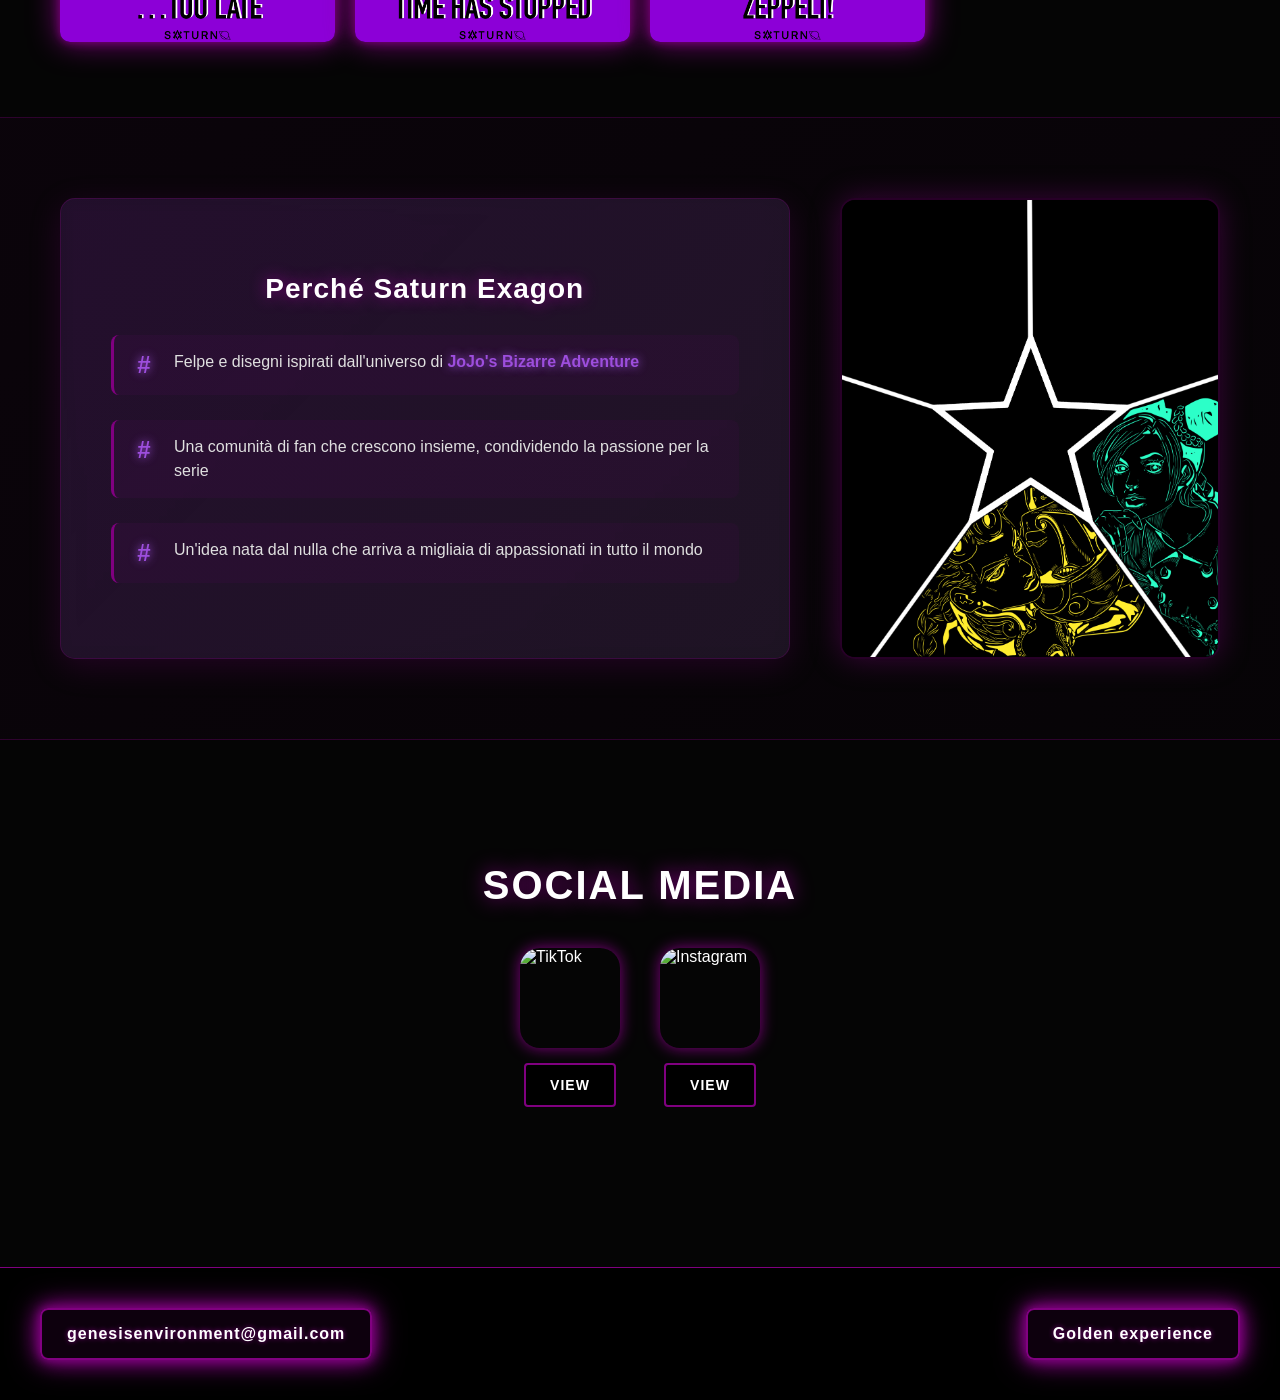
==== commit a201b045: "Update index.html" ====
--- a/index.html
+++ b/index.html
@@ -188,7 +188,7 @@
                     <span>genesisenvironment@gmail.com</span>
                 </div>
                 <div class="contact-item">
-                    <span>+39 3791970174</span>
+                    <span>Golden experience</span>
                 </div>
             </div>
         </footer>
@@ -217,4 +217,4 @@
     <script src="auth.js"></script>
 
 </body>
-</html>+</html>
